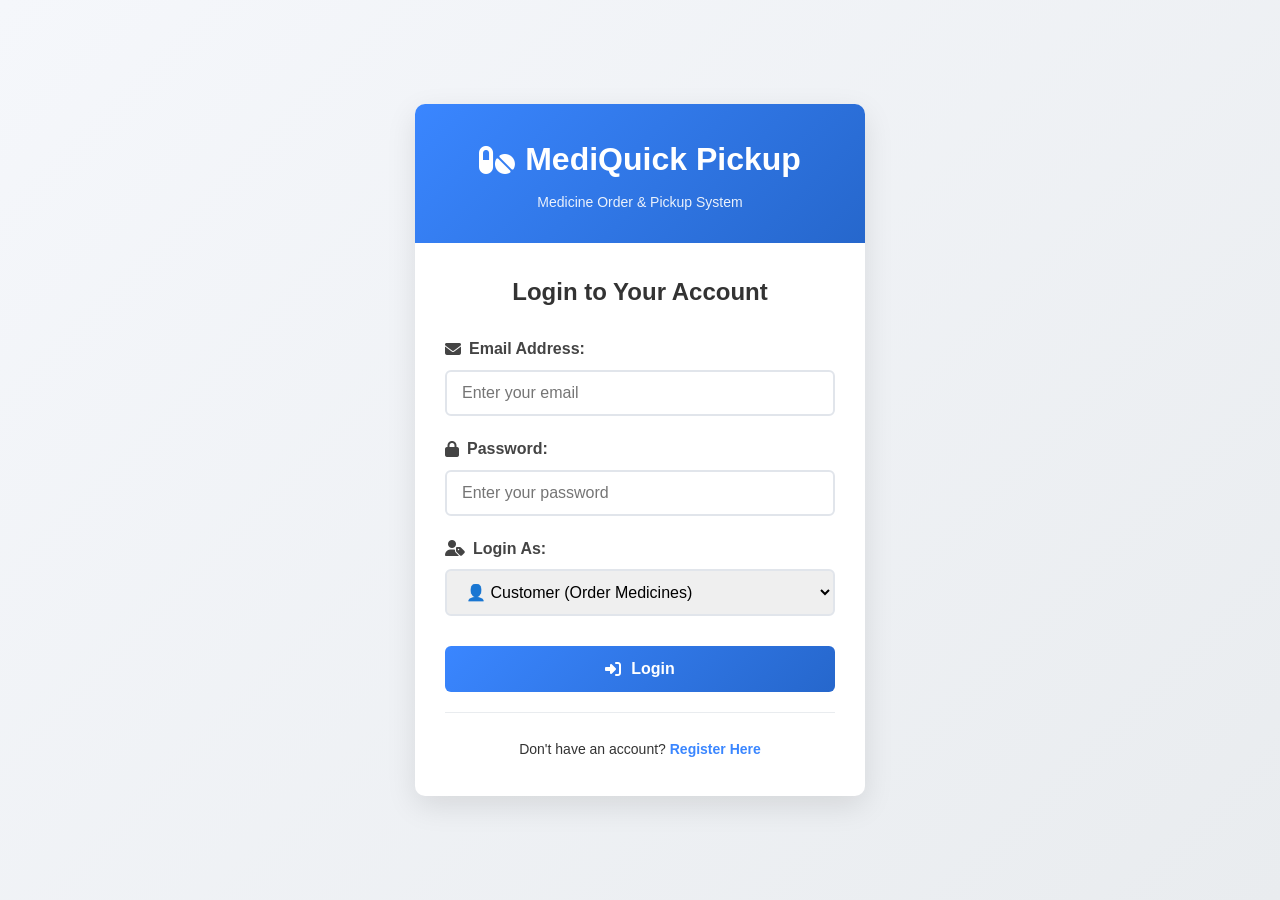
==== index.html @ dcc19d23 "Add files via upload" ====
<!DOCTYPE html>
<html>
<head>
    <title>User Panel - MediQuick Pickup</title>
    <link rel="stylesheet" href="style.css">
    <link rel="stylesheet" href="https://cdnjs.cloudflare.com/ajax/libs/font-awesome/6.4.0/css/all.min.css">
</head>
<body onload="checkUserAccess(); loadUserOrders();">
    <div class="app-container">
        <header>
            <div class="header-content">
                <h1><i class="fas fa-pills"></i> MediQuick Pickup</h1>
                <div class="user-info">
                    <span id="userName">User</span>
                    <button class="btn-logout" onclick="logout()">
                        <i class="fas fa-sign-out-alt"></i> Logout
                    </button>
                </div>
            </div>
        </header>

        <main class="main-content">
            <div class="section-card">
                <h2><i class="fas fa-cart-plus"></i> Place New Order</h2>
                
                <div class="form-group">
                    <label for="medicines"><i class="fas fa-capsules"></i> Medicine Names (Optional):</label>
                    <input type="text" id="medicines" placeholder="e.g., Paracetamol 500mg, Vitamin C tablets" class="form-control">
                    <small class="hint">Separate multiple medicines with commas</small>
                </div>

                <div class="form-group">
                    <label for="prescription"><i class="fas fa-file-medical"></i> Upload Prescription (Optional):</label>
                    <div class="file-upload">
                        <input type="file" id="prescription" accept="image/*,.pdf">
                        <label for="prescription" class="file-label">
                            <i class="fas fa-cloud-upload-alt"></i> Choose File
                        </label>
                        <span id="fileName">No file chosen</span>
                    </div>
                    <small class="hint">Upload doctor's prescription image or PDF</small>
                </div>

                <div class="form-group">
                    <label><i class="fas fa-clock"></i> Order Priority:</label>
                    <div class="order-type-options">
                        <label class="option-card">
                            <input type="radio" name="orderType" value="normal" checked>
                            <div class="option-content">
                                <i class="fas fa-clock"></i>
                                <h4>Normal Order</h4>
                                <p>Ready in 30-60 minutes</p>
                                <p class="price-info">No extra charge</p>
                            </div>
                        </label>
                        <label class="option-card emergency">
                            <input type="radio" name="orderType" value="emergency">
                            <div class="option-content">
                                <i class="fas fa-bolt"></i>
                                <h4>Emergency Priority</h4>
                                <p>Ready in 10-15 minutes</p>
                                <p class="price-info">+₹100 priority fee</p>
                            </div>
                        </label>
                    </div>
                </div>

                <div class="order-notice">
                    <i class="fas fa-info-circle"></i>
                    <p>After placing order, all nearby pharmacies will see it. First pharmacy to accept will prepare your medicines. You'll be notified when ready for pickup.</p>
                </div>

                <button class="btn-primary" onclick="placeOrder()">
                    <i class="fas fa-paper-plane"></i> Place Order
                </button>
            </div>

            <div class="section-card">
                <h2><i class="fas fa-history"></i> Your Orders</h2>
                <div id="userOrders" class="orders-container">
                </div>
            </div>
        </main>

        <footer>
            <p>© 2023 MediQuick - Medicine Pickup Service | Multiple pharmacies can accept your order</p>
        </footer>
    </div>

    <script src="script.js"></script>
</body>
</html>
---- style.css ----
* {
    margin: 0;
    padding: 0;
    box-sizing: border-box;
}

body {
    font-family: 'Segoe UI', Tahoma, Geneva, Verdana, sans-serif;
    background-color: #f5f7fb;
    color: #333;
    line-height: 1.6;
}

.app-container {
    min-height: 100vh;
    display: flex;
    flex-direction: column;
}

header {
    background: linear-gradient(135deg, #3a86ff 0%, #2667cc 100%);
    color: white;
    padding: 15px 20px;
    box-shadow: 0 2px 10px rgba(0, 0, 0, 0.1);
}

.header-content {
    max-width: 1200px;
    margin: 0 auto;
    display: flex;
    justify-content: space-between;
    align-items: center;
}

header h1 {
    font-size: 1.8rem;
    display: flex;
    align-items: center;
    gap: 10px;
}

.user-info {
    display: flex;
    align-items: center;
    gap: 15px;
}

/* Main Content */
.main-content {
    max-width: 1200px;
    margin: 30px auto;
    padding: 0 20px;
    flex: 1;
    width: 100%;
}

/* Section Cards */
.section-card {
    background: white;
    border-radius: 10px;
    padding: 25px;
    margin-bottom: 25px;
    box-shadow: 0 4px 15px rgba(0, 0, 0, 0.05);
    border: 1px solid #e1e5eb;
}

.section-card h2 {
    color: #2667cc;
    margin-bottom: 20px;
    padding-bottom: 10px;
    border-bottom: 2px solid #f0f2f5;
    display: flex;
    align-items: center;
    gap: 10px;
}

/* Form Styles */
.form-group {
    margin-bottom: 20px;
}

.form-group label {
    display: block;
    margin-bottom: 8px;
    font-weight: 600;
    color: #444;
    display: flex;
    align-items: center;
    gap: 8px;
}

.form-control {
    width: 100%;
    padding: 12px 15px;
    border: 2px solid #e1e5eb;
    border-radius: 6px;
    font-size: 16px;
    transition: border-color 0.3s;
}

.form-control:focus {
    outline: none;
    border-color: #3a86ff;
}

.hint {
    color: #666;
    font-size: 14px;
    margin-top: 5px;
    display: block;
}

/* File Upload */
.file-upload {
    display: flex;
    align-items: center;
    gap: 10px;
    flex-wrap: wrap;
}

.file-upload input[type="file"] {
    display: none;
}

.file-label {
    background: #e9ecef;
    padding: 10px 20px;
    border-radius: 6px;
    cursor: pointer;
    display: inline-flex;
    align-items: center;
    gap: 8px;
    border: 2px dashed #adb5bd;
    transition: all 0.3s;
}

.file-label:hover {
    background: #dee2e6;
    border-color: #6c757d;
}

#fileName {
    color: #666;
    font-size: 14px;
}

.order-type-options {
    display: grid;
    grid-template-columns: repeat(auto-fit, minmax(200px, 1fr));
    gap: 15px;
    margin-top: 10px;
}

.option-card {
    border: 2px solid #e1e5eb;
    border-radius: 8px;
    padding: 15px;
    cursor: pointer;
    transition: all 0.3s;
    position: relative;
}

.option-card input {
    display: none;
}

.option-card.emergency {
    border-color: #ff6b6b;
    background: #fff5f5;
}

.option-content {
    text-align: center;
}

.option-content i {
    font-size: 24px;
    color: #3a86ff;
    margin-bottom: 10px;
}

.option-card.emergency .option-content i {
    color: #ff6b6b;
}

.option-content h4 {
    margin-bottom: 5px;
    color: #333;
}

.option-content p {
    color: #666;
    font-size: 14px;
    margin: 3px 0;
}

.price-info {
    font-weight: bold;
    margin-top: 5px;
    padding-top: 5px;
    border-top: 1px dashed #ddd;
    font-size: 15px;
}

.option-card.emergency .price-info {
    color: #dc3545;
}

.option-card input:checked + .option-content {
    background: #e8f4ff;
    border-radius: 5px;
    padding: 5px;
}

.option-card.emergency input:checked + .option-content {
    background: #ffebee;
}

/* Buttons */
.btn-primary {
    background: linear-gradient(135deg, #3a86ff 0%, #2667cc 100%);
    color: white;
    border: none;
    padding: 14px 28px;
    border-radius: 6px;
    font-size: 16px;
    font-weight: 600;
    cursor: pointer;
    display: inline-flex;
    align-items: center;
    justify-content: center;
    gap: 10px;
    transition: all 0.3s;
    width: 100%;
    margin-top: 10px;
}

.btn-primary:hover {
    transform: translateY(-2px);
    box-shadow: 0 5px 15px rgba(58, 134, 255, 0.3);
}

.btn-block {
    width: 100%;
}

.btn-logout {
    background: rgba(255, 255, 255, 0.2);
    color: white;
    border: 1px solid rgba(255, 255, 255, 0.3);
    padding: 8px 15px;
    border-radius: 4px;
    cursor: pointer;
    display: flex;
    align-items: center;
    gap: 8px;
    transition: background 0.3s;
}

.btn-logout:hover {
    background: rgba(255, 255, 255, 0.3);
}

/* Order Notice */
.order-notice {
    background: #e8f4ff;
    border-left: 4px solid #3a86ff;
    padding: 15px;
    border-radius: 6px;
    margin: 20px 0;
    display: flex;
    gap: 15px;
    align-items: flex-start;
}

.order-notice i {
    color: #3a86ff;
    font-size: 20px;
    margin-top: 2px;
}

.order-notice p {
    margin: 0;
    color: #333;
}

/* Orders Container */
.orders-container {
    display: flex;
    flex-direction: column;
    gap: 15px;
}

.no-orders {
    text-align: center;
    color: #666;
    padding: 40px;
    background: #f8f9fa;
    border-radius: 8px;
    border: 2px dashed #dee2e6;
    font-style: italic;
}

.order-card {
    background: white;
    border: 1px solid #e1e5eb;
    border-radius: 8px;
    padding: 20px;
    transition: all 0.3s;
    border-left: 4px solid #3a86ff;
}

.order-card:hover {
    box-shadow: 0 4px 12px rgba(0, 0, 0, 0.08);
}

.order-card.pending {
    border-left-color: #ffd166;
}

.order-card.ready-for-pickup {
    border-left-color: #06d6a0;
}

.order-card.rejected {
    border-left-color: #ef476f;
}

.order-card.emergency {
    border-left-color: #ff6b6b;
}

.order-header {
    display: flex;
    justify-content: space-between;
    align-items: flex-start;
    margin-bottom: 10px;
    flex-wrap: wrap;
    gap: 10px;
}

.order-id {
    font-weight: 600;
    color: #444;
    font-size: 16px;
}

.order-status {
    padding: 4px 12px;
    border-radius: 20px;
    font-size: 14px;
    font-weight: 600;
    display: inline-block;
}

.status-pending {
    background: #fff3cd;
    color: #856404;
}

.status-ready {
    background: #d1ecf1;
    color: #0c5460;
}

.status-rejected {
    background: #f8d7da;
    color: #721c24;
}

.order-details p {
    margin-bottom: 8px;
    color: #555;
}

.order-details strong {
    color: #333;
    margin-right: 5px;
}

.order-actions {
    display: flex;
    gap: 10px;
    margin-top: 15px;
    flex-wrap: wrap;
}

.btn-action {
    padding: 8px 16px;
    border-radius: 4px;
    border: none;
    cursor: pointer;
    font-weight: 600;
    transition: all 0.3s;
    display: inline-flex;
    align-items: center;
    gap: 8px;
    font-size: 14px;
}

.btn-ready {
    background: #06d6a0;
    color: white;
}

.btn-ready:hover {
    background: #05b587;
}

.btn-reject {
    background: #ef476f;
    color: white;
}

.btn-reject:hover {
    background: #d43f63;
}

.btn-view {
    background: #3a86ff;
    color: white;
}

.btn-view:hover {
    background: #2667cc;
}

/* Accept Button */
.btn-accept {
    background: #06d6a0;
    color: white;
    border: none;
    padding: 10px 20px;
    border-radius: 4px;
    cursor: pointer;
    font-weight: 600;
    transition: all 0.3s;
    display: inline-flex;
    align-items: center;
    gap: 8px;
    font-size: 14px;
}

.btn-accept:hover {
    background: #05b587;
    transform: scale(1.05);
}

/* Priority Badge */
.priority-badge {
    background: #ff6b6b;
    color: white;
    padding: 3px 10px;
    border-radius: 12px;
    font-size: 12px;
    font-weight: 600;
    margin-left: 10px;
}

/* Priority Display */
.order-priority {
    display: inline-block;
    padding: 3px 8px;
    border-radius: 4px;
    font-size: 12px;
    font-weight: 600;
    margin-left: 10px;
}

.priority-normal {
    background: #e8f4ff;
    color: #2667cc;
}

.priority-emergency {
    background: #ffeaea;
    color: #dc3545;
}

/* Pickup Instructions */
.pickup-instructions {
    background: #d1ecf1;
    border-left: 4px solid #0c5460;
    padding: 10px 15px;
    border-radius: 4px;
    margin-top: 10px;
    font-size: 14px;
    display: flex;
    align-items: center;
    gap: 10px;
}

.pickup-instructions i {
    color: #0c5460;
}

/* Accepted Order Badge */
.accepted-badge {
    background: #06d6a0;
    color: white;
    padding: 3px 10px;
    border-radius: 12px;
    font-size: 12px;
    font-weight: 600;
    margin-left: 10px;
    display: inline-flex;
    align-items: center;
    gap: 5px;
}

/* Visible to All Badge */
.visible-badge {
    background: #ffc107;
    color: #856404;
    padding: 3px 10px;
    border-radius: 12px;
    font-size: 12px;
    font-weight: 600;
    margin-left: 10px;
    display: inline-flex;
    align-items: center;
    gap: 5px;
}

/* Pharmacy Stats */
.stats-bar {
    display: grid;
    grid-template-columns: repeat(auto-fit, minmax(200px, 1fr));
    gap: 20px;
    margin-bottom: 30px;
}

.stat-card {
    background: white;
    padding: 20px;
    border-radius: 10px;
    text-align: center;
    box-shadow: 0 4px 15px rgba(0, 0, 0, 0.05);
    border: 1px solid #e1e5eb;
}

.stat-card i {
    font-size: 32px;
    margin-bottom: 10px;
}

.stat-card:nth-child(1) i { color: #ffd166; }
.stat-card:nth-child(2) i { color: #06d6a0; }
.stat-card:nth-child(3) i { color: #ef476f; }

.stat-card h3 {
    font-size: 28px;
    margin-bottom: 5px;
    color: #333;
}

.stat-card p {
    color: #666;
    font-size: 14px;
}

/* Pharmacy Instructions */
.pharmacy-instructions {
    background: white;
    border-radius: 10px;
    padding: 20px;
    margin-bottom: 25px;
    box-shadow: 0 4px 15px rgba(0, 0, 0, 0.05);
    border: 1px solid #e1e5eb;
}

.pharmacy-instructions h3 {
    color: #2667cc;
    margin-bottom: 15px;
    display: flex;
    align-items: center;
    gap: 10px;
}

.pharmacy-instructions ol {
    padding-left: 20px;
    margin: 0;
}

.pharmacy-instructions li {
    margin-bottom: 10px;
    padding-left: 10px;
    color: #555;
}

.pharmacy-instructions li:last-child {
    margin-bottom: 0;
}

/* Filter Buttons */
.orders-filter {
    display: flex;
    gap: 10px;
    margin-bottom: 20px;
    flex-wrap: wrap;
}

.filter-btn {
    padding: 8px 20px;
    background: #e9ecef;
    border: none;
    border-radius: 4px;
    cursor: pointer;
    transition: all 0.3s;
    font-weight: 600;
    color: #666;
    font-size: 14px;
}

.filter-btn.active {
    background: #3a86ff;
    color: white;
}

.filter-btn:hover:not(.active) {
    background: #dee2e6;
}

/* Auth Pages */
.auth-container {
    min-height: 100vh;
    display: flex;
    align-items: center;
    justify-content: center;
    padding: 20px;
    background: linear-gradient(135deg, #f5f7fb 0%, #e9ecef 100%);
}

.auth-card {
    background: white;
    border-radius: 10px;
    box-shadow: 0 10px 30px rgba(0, 0, 0, 0.1);
    width: 100%;
    max-width: 450px;
    overflow: hidden;
}

.auth-header {
    background: linear-gradient(135deg, #3a86ff 0%, #2667cc 100%);
    color: white;
    padding: 30px;
    text-align: center;
}

.auth-header h1 {
    font-size: 2rem;
    margin-bottom: 5px;
    display: flex;
    align-items: center;
    justify-content: center;
    gap: 10px;
}

.auth-header p {
    opacity: 0.9;
    font-size: 14px;
}

.auth-body {
    padding: 30px;
}

.auth-body h2 {
    text-align: center;
    margin-bottom: 25px;
    color: #333;
    font-size: 1.5rem;
}

.auth-footer {
    margin-top: 20px;
    text-align: center;
    padding-top: 20px;
    border-top: 1px solid #e9ecef;
}

.auth-footer p {
    margin: 5px 0;
    font-size: 14px;
}

.auth-footer a {
    color: #3a86ff;
    text-decoration: none;
    font-weight: 600;
}

.auth-footer a:hover {
    text-decoration: underline;
}

/* Role Description Box */
.role-description {
    background: #e8f4ff;
    border-left: 4px solid #3a86ff;
    padding: 12px 15px;
    border-radius: 6px;
    margin: 15px 0;
    display: flex;
    gap: 12px;
    align-items: flex-start;
}

.role-description i {
    color: #3a86ff;
    font-size: 18px;
    margin-top: 2px;
}

.role-description p {
    margin: 0;
    color: #333;
    font-size: 14px;
    line-height: 1.5;
}

/* Demo Info */
.demo-info {
    background: #fff3cd;
    border: 1px solid #ffeaa7;
    border-radius: 6px;
    padding: 10px 15px;
    margin-top: 15px;
    font-size: 13px;
    color: #856404;
    display: flex;
    align-items: center;
    gap: 8px;
}

.demo-info i {
    color: #f39c12;
}

/* Footer */
footer {
    background: #333;
    color: white;
    text-align: center;
    padding: 20px;
    margin-top: 30px;
    font-size: 14px;
}

/* Prescription Viewer */
.prescription-modal {
    position: fixed;
    top: 0;
    left: 0;
    width: 100%;
    height: 100%;
    background: rgba(0, 0, 0, 0.8);
    display: flex;
    align-items: center;
    justify-content: center;
    z-index: 1000;
}

.prescription-content {
    background: white;
    padding: 20px;
    border-radius: 10px;
    max-width: 90%;
    max-height: 90%;
    overflow: auto;
    position: relative;
}

.prescription-content img {
    max-width: 100%;
    border-radius: 5px;
    border: 1px solid #ddd;
}

.close-modal {
    position: absolute;
    top: 10px;
    right: 10px;
    background: #ef476f;
    color: white;
    border: none;
    width: 30px;
    height: 30px;
    border-radius: 50%;
    cursor: pointer;
    font-size: 18px;
    display: flex;
    align-items: center;
    justify-content: center;
    z-index: 1001;
}

/* Clear Data Button */
.btn-clear {
    background: #dc3545;
    color: white;
    border: none;
    padding: 8px 15px;
    border-radius: 4px;
    cursor: pointer;
    margin-top: 20px;
    display: inline-flex;
    align-items: center;
    gap: 8px;
    font-size: 14px;
}

.btn-clear:hover {
    background: #c82333;
}

/* Pharmacy Dashboard Header */
.pharmacy-dashboard-header {
    display: flex;
    justify-content: space-between;
    align-items: flex-start;
    margin-bottom: 20px;
    flex-wrap: wrap;
    gap: 20px;
}

.pharmacy-address-display {
    background: #e8f4ff;
    padding: 15px;
    border-radius: 8px;
    border-left: 4px solid #3a86ff;
    font-size: 14px;
    flex: 1;
    min-width: 300px;
}

.pharmacy-address-display strong {
    color: #2667cc;
    margin-right: 5px;
}

/* Pharmacy Info in Orders */
.order-pharmacy-info {
    background: #e8f4ff;
    border-left: 4px solid #3a86ff;
    padding: 15px;
    border-radius: 6px;
    margin-top: 15px;
}

.order-pharmacy-info h4 {
    color: #2667cc;
    margin-bottom: 10px;
    display: flex;
    align-items: center;
    gap: 10px;
}

/* Map Button */
.btn-map {
    background: #06d6a0;
    color: white;
    border: none;
    padding: 8px 15px;
    border-radius: 4px;
    cursor: pointer;
    font-size: 14px;
    display: inline-flex;
    align-items: center;
    gap: 8px;
    margin-top: 10px;
    text-decoration: none;
    transition: background 0.3s;
}

.btn-map:hover {
    background: #05b587;
    color: white;
}

/* Competition Notice */
.competition-notice {
    background: linear-gradient(135deg, #ffd166 0%, #ffc107 100%);
    border-left: 4px solid #ff9800;
    padding: 15px;
    border-radius: 6px;
    margin: 20px 0;
    color: #856404;
    font-weight: 500;
}

.competition-notice i {
    color: #ff9800;
    margin-right: 10px;
    font-size: 18px;
}

/* Commission Display */
.commission-display {
    background: #e8f4ff;
    padding: 8px 12px;
    border-radius: 4px;
    margin: 10px 0;
    font-size: 14px;
    border-left: 3px solid #3a86ff;
}

.commission-display strong {
    color: #2667cc;
}

/* Quick Action Buttons */
.quick-actions {
    display: flex;
    gap: 10px;
    margin: 20px 0;
    flex-wrap: wrap;
}

.btn-quick {
    flex: 1;
    min-width: 120px;
    padding: 12px;
    border-radius: 6px;
    border: none;
    cursor: pointer;
    font-weight: 600;
    display: flex;
    flex-direction: column;
    align-items: center;
    gap: 5px;
    transition: all 0.3s;
}

.btn-quick.accept {
    background: #06d6a0;
    color: white;
}

.btn-quick.prepare {
    background: #3a86ff;
    color: white;
}

.btn-quick.complete {
    background: #8338ec;
    color: white;
}

.btn-quick:hover {
    transform: translateY(-2px);
    box-shadow: 0 4px 10px rgba(0, 0, 0, 0.1);
}

/* Order Timer */
.order-timer {
    font-size: 12px;
    color: #666;
    background: #f8f9fa;
    padding: 3px 8px;
    border-radius: 10px;
    display: inline-flex;
    align-items: center;
    gap: 5px;
    margin-top: 5px;
}

.order-timer.urgent {
    background: #ffeaea;
    color: #dc3545;
    font-weight: bold;
}

/* New Order Alert Animation */
@keyframes pulse {
    0% { box-shadow: 0 0 0 0 rgba(6, 214, 160, 0.4); }
    70% { box-shadow: 0 0 0 10px rgba(6, 214, 160, 0); }
    100% { box-shadow: 0 0 0 0 rgba(6, 214, 160, 0); }
}

.new-order-alert {
    animation: pulse 2s infinite;
    position: relative;
}

/* Competition Message */
.competition-message {
    background: #ffeaea;
    border: 1px solid #ff6b6b;
    border-radius: 6px;
    padding: 10px;
    margin: 10px 0;
    font-size: 12px;
    color: #721c24;
    text-align: center;
}

.competition-message i {
    color: #ff6b6b;
    margin-right: 5px;
}

/* Competition Stats */
.competition-stats {
    display: grid;
    grid-template-columns: repeat(auto-fit, minmax(150px, 1fr));
    gap: 15px;
    margin: 20px 0;
}

.stat-item {
    background: white;
    padding: 15px;
    border-radius: 8px;
    text-align: center;
    border: 2px solid #e1e5eb;
}

.stat-item h4 {
    font-size: 24px;
    color: #3a86ff;
    margin-bottom: 5px;
}

.stat-item p {
    font-size: 12px;
    color: #666;
    text-transform: uppercase;
    letter-spacing: 1px;
}

/* Address Input in Registration */
.address-input {
    display: grid;
    grid-template-columns: 1fr 1fr;
    gap: 15px;
    margin-top: 10px;
}

.address-input .form-group {
    margin-bottom: 0;
}

.address-input.full-width {
    grid-column: span 2;
}

/* Responsive */
@media (max-width: 768px) {
    .header-content {
        flex-direction: column;
        gap: 15px;
        text-align: center;
    }
    
    .order-type-options {
        grid-template-columns: 1fr;
    }
    
    .stats-bar {
        grid-template-columns: 1fr;
    }
    
    .order-actions {
        flex-direction: column;
    }
    
    .order-header {
        flex-direction: column;
        align-items: flex-start;
        gap: 10px;
    }
    
    .btn-action {
        width: 100%;
        justify-content: center;
    }
    
    .auth-card {
        margin: 10px;
    }
    
    .auth-body {
        padding: 20px;
    }
    
    .main-content {
        padding: 0 15px;
    }
    
    .pharmacy-dashboard-header {
        flex-direction: column;
    }
    
    .pharmacy-address-display {
        min-width: 100%;
    }
    
    .address-input {
        grid-template-columns: 1fr;
    }
    
    .address-input.full-width {
        grid-column: span 1;
    }
    
    .competition-stats {
        grid-template-columns: repeat(2, 1fr);
    }
    
    .quick-actions {
        flex-direction: column;
    }
    
    .btn-quick {
        width: 100%;
    }
}

@media (max-width: 480px) {
    header h1 {
        font-size: 1.5rem;
    }
    
    .section-card {
        padding: 15px;
    }
    
    .btn-primary {
        padding: 12px 20px;
        font-size: 15px;
    }
    
    .stat-card h3 {
        font-size: 24px;
    }
    
    .competition-stats {
        grid-template-columns: 1fr;
    }
}
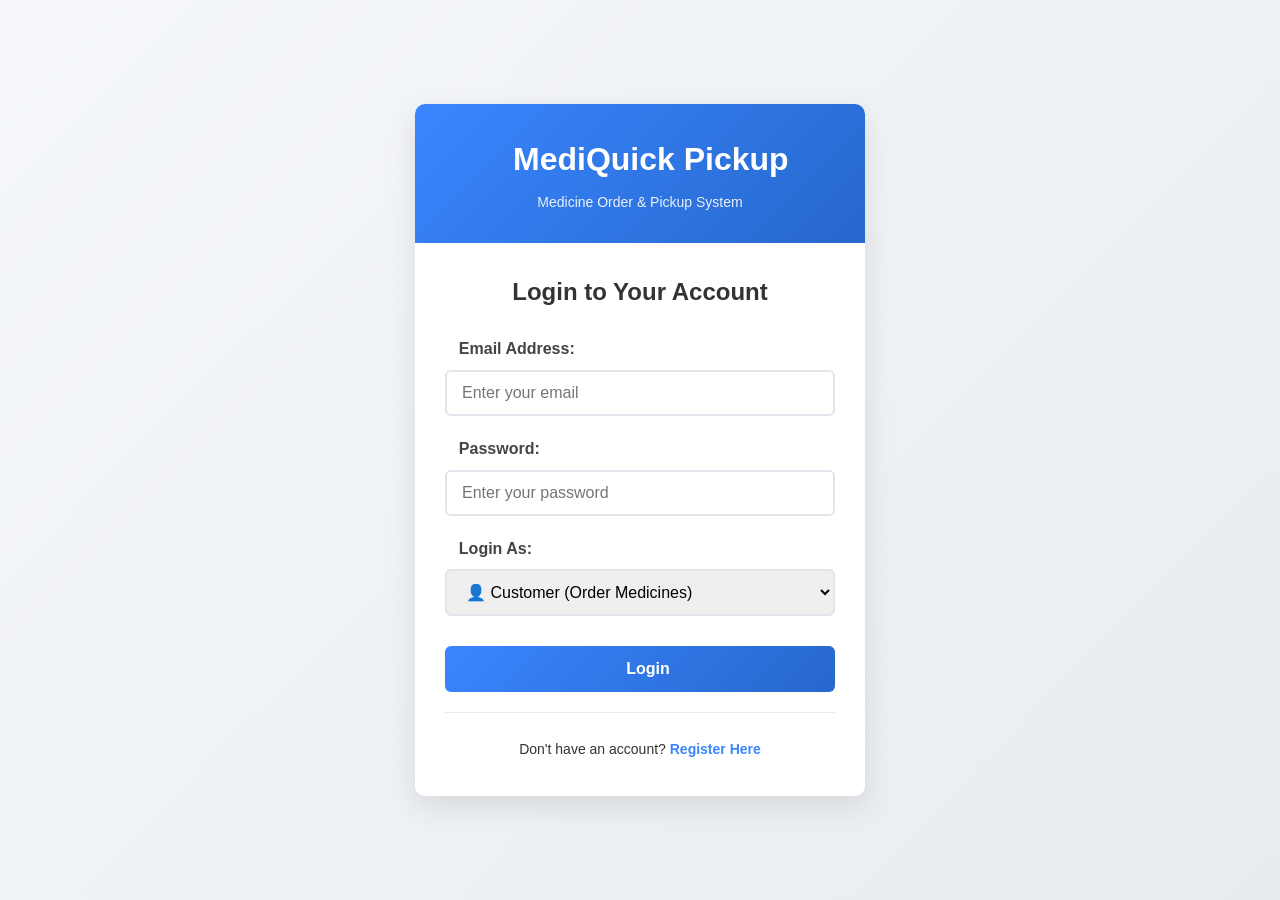
==== commit 2c96f007: "Update index.html" ====
--- a/index.html
+++ b/index.html
@@ -67,7 +67,7 @@
 
                 <div class="order-notice">
                     <i class="fas fa-info-circle"></i>
-                    <p>After placing order, all nearby pharmacies will see it. First pharmacy to accept will prepare your medicines. You'll be notified when ready for pickup.</p>
+                    <p>You'll be notified when ready for pickup.</p>
                 </div>
 
                 <button class="btn-primary" onclick="placeOrder()">
@@ -83,10 +83,11 @@
         </main>
 
         <footer>
-            <p>© 2023 MediQuick - Medicine Pickup Service | Multiple pharmacies can accept your order</p>
+            <p>© 2023 MediQuick - Medicine Pickup Service </p>
         </footer>
     </div>
 
     <script src="script.js"></script>
 </body>
-</html>+
+</html>
